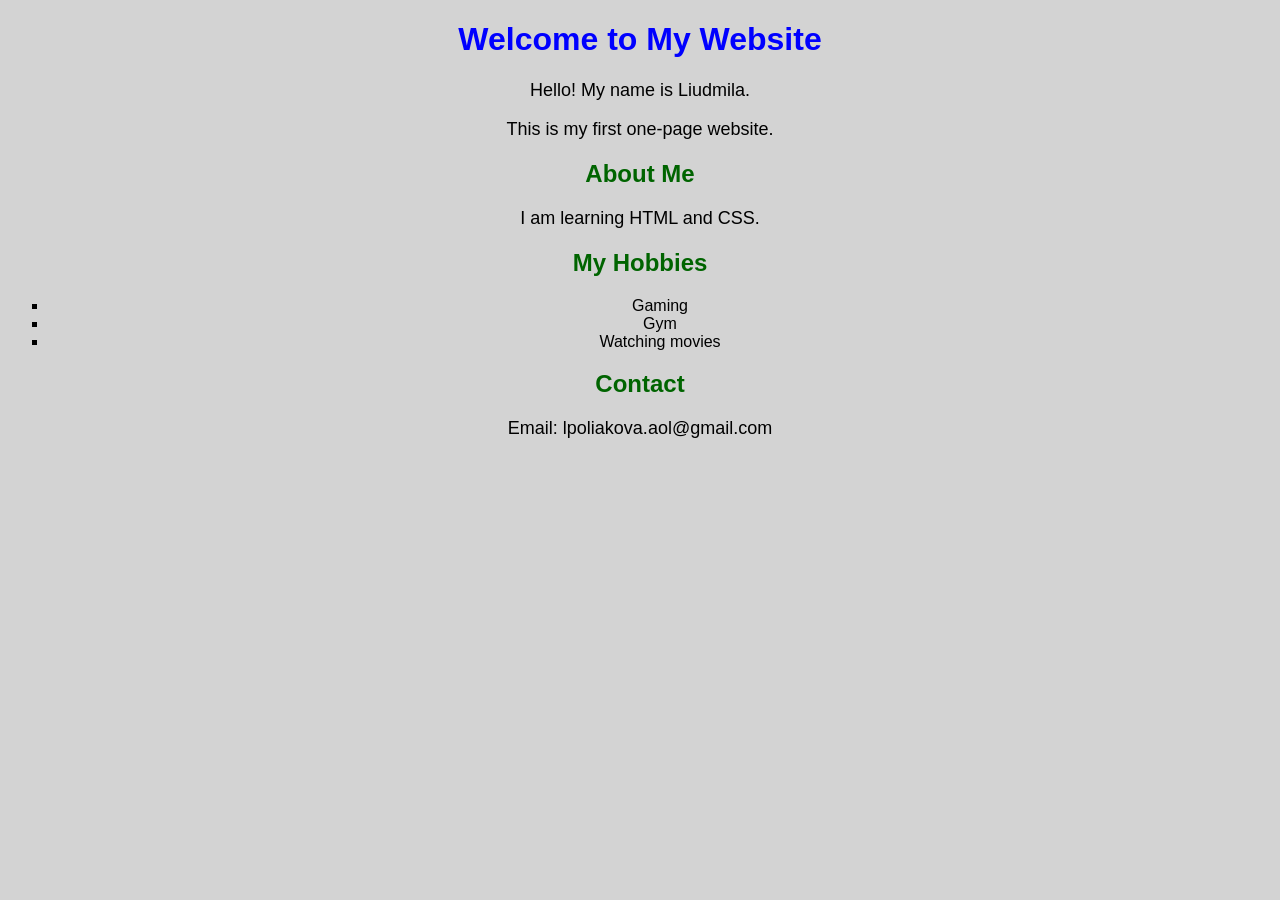
==== index.html @ abe2e137 "Add files via upload" ====
<!DOCTYPE html>
<html>
<head>
    <title>My First Website</title>
    <link rel="stylesheet" href="style.css">
</head>

<body>

    <h1>Welcome to My Website</h1>

    <p>Hello! My name is Liudmila.</p>

    <p>This is my first one-page website.</p>

    <h2>About Me</h2>
    <p>I am learning HTML and CSS.</p>

    <h2>My Hobbies</h2>
    <ul>
        <li>Gaming</li>
        <li>Gym</li>
        <li>Watching movies</li>
    </ul>

    <h2>Contact</h2>
    <p>Email: lpoliakova.aol@gmail.com</p>

</body>
</html>
---- style.css ----
body {
    background-color: lightgray;
    font-family: Arial;
    text-align: center;
}

h1 {
    color: blue;
}

h2 {
    color: darkgreen;
}

p {
    font-size: 18px;
}

ul {
    list-style-type: square;
}
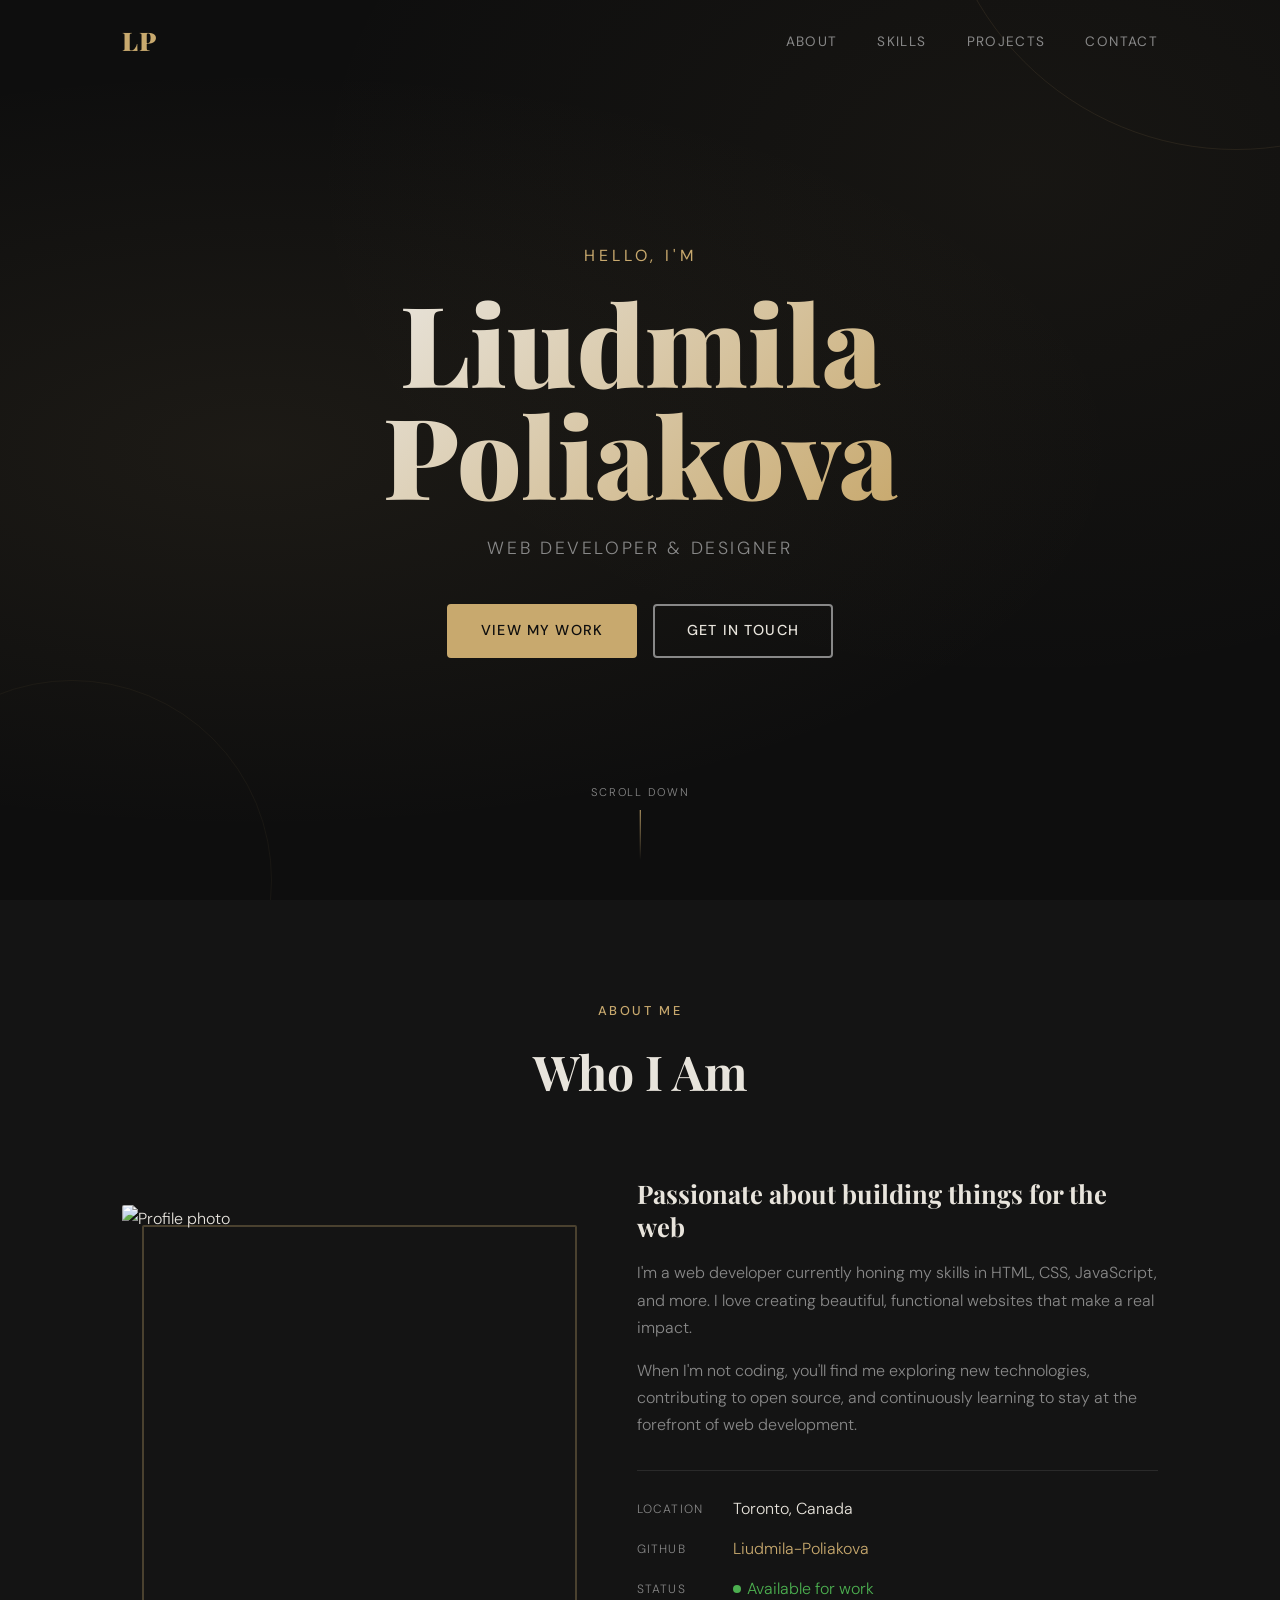
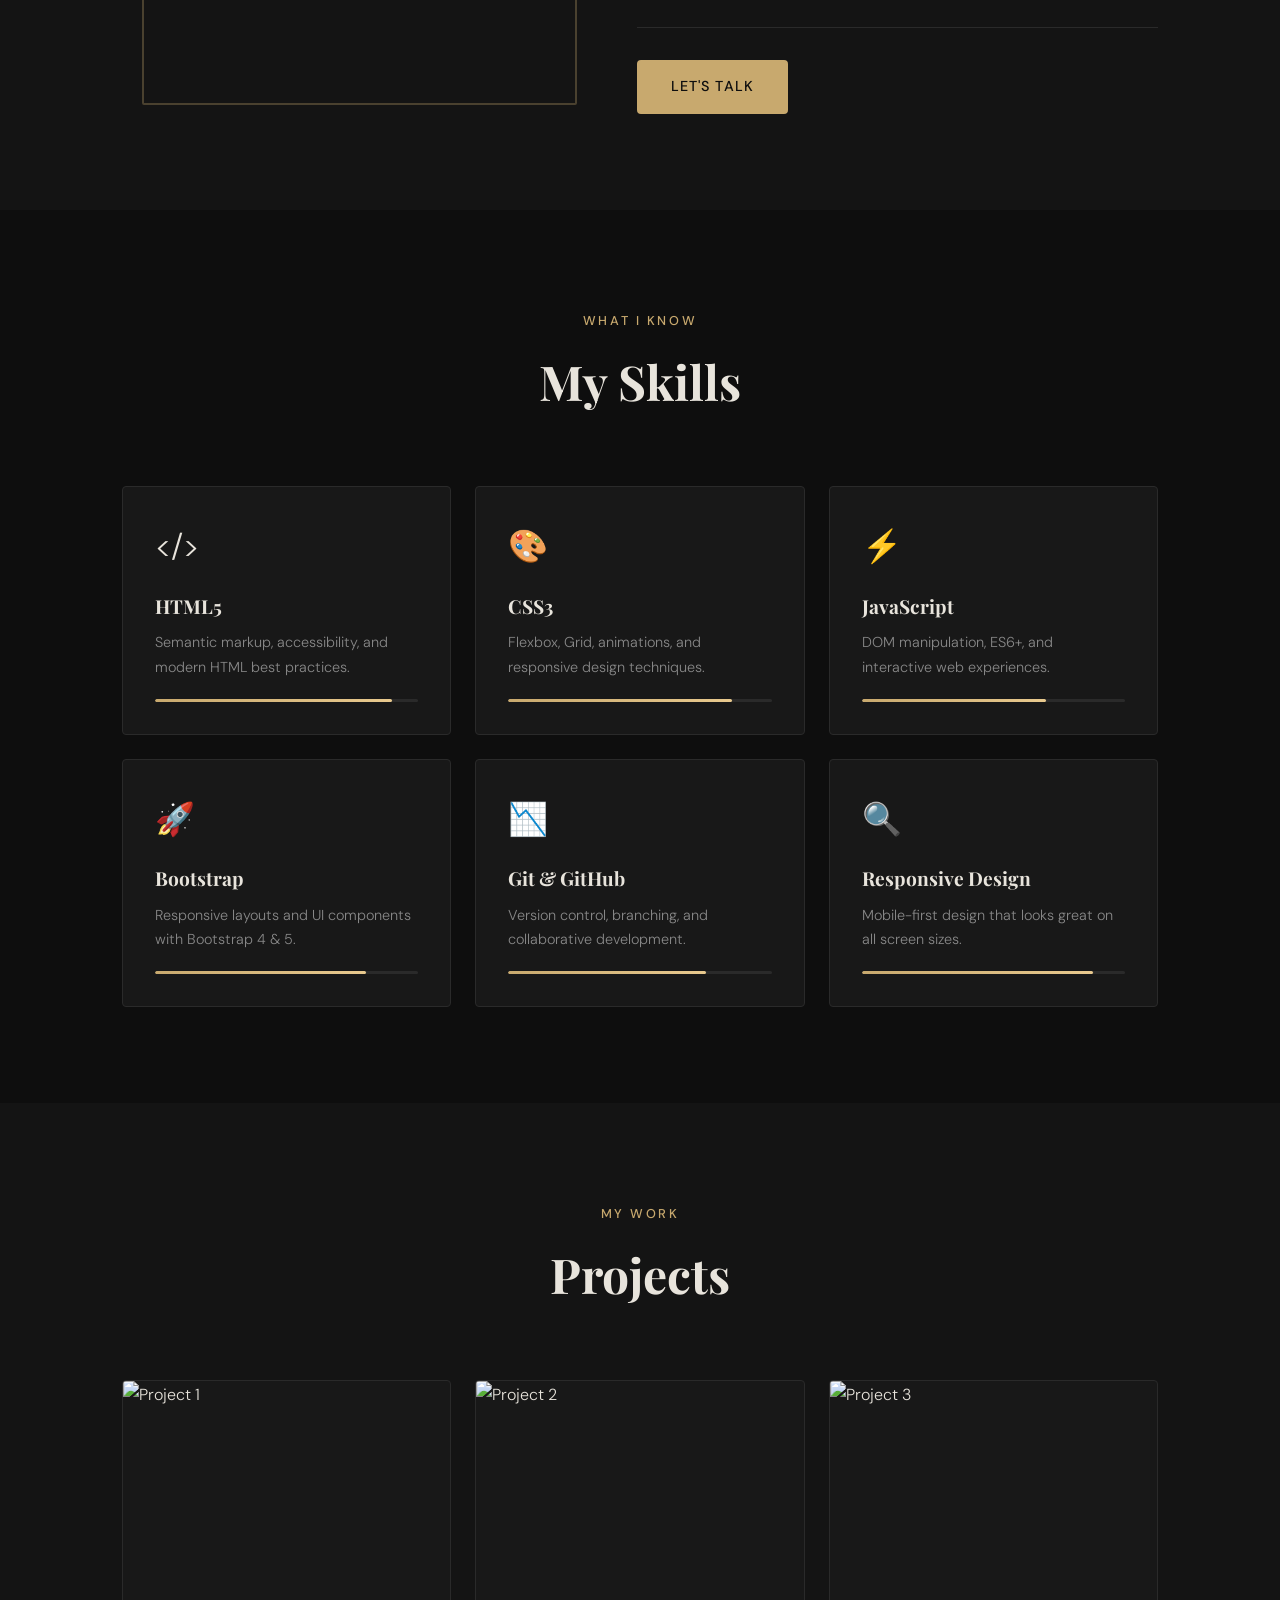
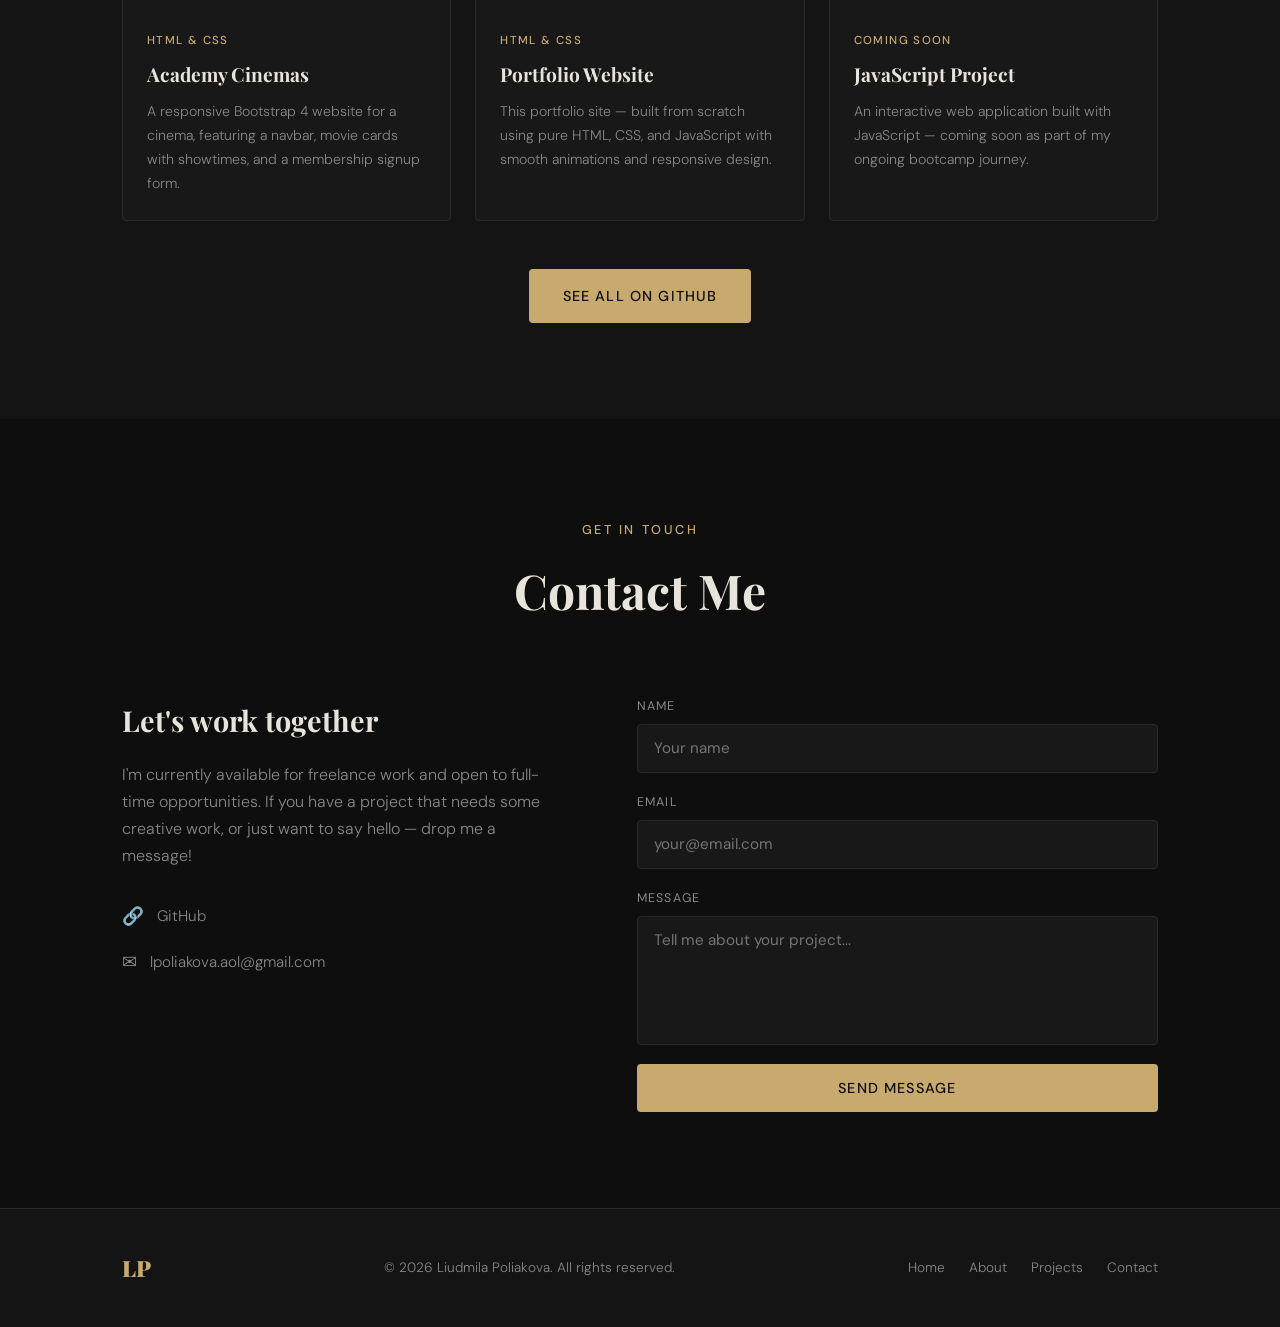
==== commit e808c3ca: "Add portfolio website" ====
--- a/index.html
+++ b/index.html
@@ -1,30 +1,246 @@
-<!DOCTYPE html>
-<html>
-<head>
-    <title>My First Website</title>
-    <link rel="stylesheet" href="style.css">
-</head>
-
-<body>
-
-    <h1>Welcome to My Website</h1>
-
-    <p>Hello! My name is Liudmila.</p>
-
-    <p>This is my first one-page website.</p>
-
-    <h2>About Me</h2>
-    <p>I am learning HTML and CSS.</p>
-
-    <h2>My Hobbies</h2>
-    <ul>
-        <li>Gaming</li>
-        <li>Gym</li>
-        <li>Watching movies</li>
-    </ul>
-
-    <h2>Contact</h2>
-    <p>Email: lpoliakova.aol@gmail.com</p>
-
-</body>
-</html>+<!DOCTYPE html>
+<html lang="en">
+<head>
+  <meta charset="UTF-8">
+  <meta name="viewport" content="width=device-width, initial-scale=1.0">
+  <title>Liudmila Poliakova | Developer Portfolio</title>
+  <link href="https://fonts.googleapis.com/css2?family=Playfair+Display:wght@400;700;900&family=DM+Sans:wght@300;400;500&display=swap" rel="stylesheet">
+  <link rel="stylesheet" href="style.css">
+</head>
+<body>
+
+  <!-- NAVBAR -->
+  <nav id="navbar">
+    <div class="nav-container">
+      <a href="#home" class="nav-logo">LP</a>
+      <ul class="nav-links">
+        <li><a href="#about">About</a></li>
+        <li><a href="#skills">Skills</a></li>
+        <li><a href="#projects">Projects</a></li>
+        <li><a href="#contact">Contact</a></li>
+      </ul>
+      <div class="hamburger" id="hamburger">
+        <span></span><span></span><span></span>
+      </div>
+    </div>
+  </nav>
+
+  <!-- HERO -->
+  <section id="home" class="hero">
+    <div class="hero-bg"></div>
+    <div class="hero-content">
+      <p class="hero-greeting animate-up">Hello, I'm</p>
+      <h1 class="hero-name animate-up delay-1">Liudmila<br>Poliakova</h1>
+      <p class="hero-title animate-up delay-2">Web Developer & Designer</p>
+      <div class="hero-btns animate-up delay-3">
+        <a href="#projects" class="btn btn-primary">View My Work</a>
+        <a href="#contact" class="btn btn-outline">Get In Touch</a>
+      </div>
+    </div>
+    <div class="hero-scroll">
+      <span>Scroll Down</span>
+      <div class="scroll-line"></div>
+    </div>
+  </section>
+
+  <!-- ABOUT -->
+  <section id="about" class="about">
+    <div class="container">
+      <div class="section-header">
+        <span class="section-tag">About Me</span>
+        <h2 class="section-title">Who I Am</h2>
+      </div>
+      <div class="about-grid">
+        <div class="about-image">
+          <div class="image-frame">
+            <img src="https://images.unsplash.com/photo-1580489944761-15a19d654956?w=500&q=80" alt="Profile photo">
+          </div>
+          <div class="image-deco"></div>
+        </div>
+        <div class="about-text">
+          <h3>Passionate about building things for the web</h3>
+          <p>I'm a web developer currently honing my skills in HTML, CSS, JavaScript, and more. I love creating beautiful, functional websites that make a real impact.</p>
+          <p>When I'm not coding, you'll find me exploring new technologies, contributing to open source, and continuously learning to stay at the forefront of web development.</p>
+          <div class="about-details">
+            <div class="detail-item">
+              <span class="detail-label">Location</span>
+              <span class="detail-value">Toronto, Canada</span>
+            </div>
+            <div class="detail-item">
+              <span class="detail-label">GitHub</span>
+              <span class="detail-value"><a href="https://github.com/Liudmila-Poliakova" target="_blank">Liudmila-Poliakova</a></span>
+            </div>
+            <div class="detail-item">
+              <span class="detail-label">Status</span>
+              <span class="detail-value available">Available for work</span>
+            </div>
+          </div>
+          <a href="#contact" class="btn btn-primary">Let's Talk</a>
+        </div>
+      </div>
+    </div>
+  </section>
+
+  <!-- SKILLS -->
+  <section id="skills" class="skills">
+    <div class="container">
+      <div class="section-header">
+        <span class="section-tag">What I Know</span>
+        <h2 class="section-title">My Skills</h2>
+      </div>
+      <div class="skills-grid">
+        <div class="skill-card">
+          <div class="skill-icon">&#60;/&#62;</div>
+          <h3>HTML5</h3>
+          <p>Semantic markup, accessibility, and modern HTML best practices.</p>
+          <div class="skill-bar"><div class="skill-fill" style="width: 90%"></div></div>
+        </div>
+        <div class="skill-card">
+          <div class="skill-icon">&#127912;</div>
+          <h3>CSS3</h3>
+          <p>Flexbox, Grid, animations, and responsive design techniques.</p>
+          <div class="skill-bar"><div class="skill-fill" style="width: 85%"></div></div>
+        </div>
+        <div class="skill-card">
+          <div class="skill-icon">&#9889;</div>
+          <h3>JavaScript</h3>
+          <p>DOM manipulation, ES6+, and interactive web experiences.</p>
+          <div class="skill-bar"><div class="skill-fill" style="width: 70%"></div></div>
+        </div>
+        <div class="skill-card">
+          <div class="skill-icon">&#128640;</div>
+          <h3>Bootstrap</h3>
+          <p>Responsive layouts and UI components with Bootstrap 4 & 5.</p>
+          <div class="skill-bar"><div class="skill-fill" style="width: 80%"></div></div>
+        </div>
+        <div class="skill-card">
+          <div class="skill-icon">&#128201;</div>
+          <h3>Git & GitHub</h3>
+          <p>Version control, branching, and collaborative development.</p>
+          <div class="skill-bar"><div class="skill-fill" style="width: 75%"></div></div>
+        </div>
+        <div class="skill-card">
+          <div class="skill-icon">&#128269;</div>
+          <h3>Responsive Design</h3>
+          <p>Mobile-first design that looks great on all screen sizes.</p>
+          <div class="skill-bar"><div class="skill-fill" style="width: 88%"></div></div>
+        </div>
+      </div>
+    </div>
+  </section>
+
+  <!-- PROJECTS -->
+  <section id="projects" class="projects">
+    <div class="container">
+      <div class="section-header">
+        <span class="section-tag">My Work</span>
+        <h2 class="section-title">Projects</h2>
+      </div>
+      <div class="projects-grid">
+        <div class="project-card">
+          <div class="project-img">
+            <img src="https://images.unsplash.com/photo-1517694712202-14dd9538aa97?w=600&q=80" alt="Project 1">
+            <div class="project-overlay">
+              <a href="https://github.com/Liudmila-Poliakova/HTML-and-CSS-Projects" target="_blank" class="btn btn-outline-light">View on GitHub</a>
+            </div>
+          </div>
+          <div class="project-info">
+            <span class="project-tag">HTML & CSS</span>
+            <h3>Academy Cinemas</h3>
+            <p>A responsive Bootstrap 4 website for a cinema, featuring a navbar, movie cards with showtimes, and a membership signup form.</p>
+          </div>
+        </div>
+        <div class="project-card">
+          <div class="project-img">
+            <img src="https://images.unsplash.com/photo-1547658719-da2b51169166?w=600&q=80" alt="Project 2">
+            <div class="project-overlay">
+              <a href="https://github.com/Liudmila-Poliakova/HTML-and-CSS-Projects" target="_blank" class="btn btn-outline-light">View on GitHub</a>
+            </div>
+          </div>
+          <div class="project-info">
+            <span class="project-tag">HTML & CSS</span>
+            <h3>Portfolio Website</h3>
+            <p>This portfolio site — built from scratch using pure HTML, CSS, and JavaScript with smooth animations and responsive design.</p>
+          </div>
+        </div>
+        <div class="project-card">
+          <div class="project-img">
+            <img src="https://images.unsplash.com/photo-1498050108023-c5249f4df085?w=600&q=80" alt="Project 3">
+            <div class="project-overlay">
+              <a href="https://github.com/Liudmila-Poliakova/HTML-and-CSS-Projects" target="_blank" class="btn btn-outline-light">View on GitHub</a>
+            </div>
+          </div>
+          <div class="project-info">
+            <span class="project-tag">Coming Soon</span>
+            <h3>JavaScript Project</h3>
+            <p>An interactive web application built with JavaScript — coming soon as part of my ongoing bootcamp journey.</p>
+          </div>
+        </div>
+      </div>
+      <div class="projects-cta">
+        <a href="https://github.com/Liudmila-Poliakova" target="_blank" class="btn btn-primary">See All on GitHub</a>
+      </div>
+    </div>
+  </section>
+
+  <!-- CONTACT -->
+  <section id="contact" class="contact">
+    <div class="container">
+      <div class="section-header">
+        <span class="section-tag">Get In Touch</span>
+        <h2 class="section-title">Contact Me</h2>
+      </div>
+      <div class="contact-grid">
+        <div class="contact-info">
+          <h3>Let's work together</h3>
+          <p>I'm currently available for freelance work and open to full-time opportunities. If you have a project that needs some creative work, or just want to say hello — drop me a message!</p>
+          <div class="contact-links">
+            <a href="https://github.com/Liudmila-Poliakova" target="_blank" class="contact-link">
+              <span class="contact-icon">&#128279;</span>
+              <span>GitHub</span>
+            </a>
+            <a href="mailto:lpoliakova.aol@gmail.com" class="contact-link">
+              <span class="contact-icon">&#9993;</span>
+              <span>lpoliakova.aol@gmail.com</span>
+            </a>
+          </div>
+        </div>
+        <form class="contact-form" onsubmit="handleSubmit(event)">
+          <div class="form-group">
+            <label for="name">Name</label>
+            <input type="text" id="name" placeholder="Your name" required>
+          </div>
+          <div class="form-group">
+            <label for="email">Email</label>
+            <input type="email" id="email" placeholder="your@email.com" required>
+          </div>
+          <div class="form-group">
+            <label for="message">Message</label>
+            <textarea id="message" rows="5" placeholder="Tell me about your project..." required></textarea>
+          </div>
+          <button type="submit" class="btn btn-primary btn-full">Send Message</button>
+          <p id="form-success" class="form-success" style="display:none">✓ Message sent! I'll be in touch soon.</p>
+        </form>
+      </div>
+    </div>
+  </section>
+
+  <!-- FOOTER -->
+  <footer class="footer">
+    <div class="container">
+      <div class="footer-content">
+        <p class="footer-logo">LP</p>
+        <p class="footer-copy">&copy; 2026 Liudmila Poliakova. All rights reserved.</p>
+        <div class="footer-links">
+          <a href="#home">Home</a>
+          <a href="#about">About</a>
+          <a href="#projects">Projects</a>
+          <a href="#contact">Contact</a>
+        </div>
+      </div>
+    </div>
+  </footer>
+
+  <script src="script.js"></script>
+</body>
+</html>
--- a/style.css
+++ b/style.css
@@ -1,21 +1,566 @@
-body {
-    background-color: lightgray;
-    font-family: Arial;
-    text-align: center;
-}
-
-h1 {
-    color: blue;
-}
-
-h2 {
-    color: darkgreen;
-}
-
-p {
-    font-size: 18px;
-}
-
-ul {
-    list-style-type: square;
-}+/* ===== RESET & BASE ===== */
+*, *::before, *::after { margin: 0; padding: 0; box-sizing: border-box; }
+
+:root {
+  --bg: #0e0e0e;
+  --bg2: #141414;
+  --bg3: #1a1a1a;
+  --accent: #c8a96e;
+  --accent2: #e8c98e;
+  --text: #e8e4dc;
+  --text-muted: #888;
+  --border: #2a2a2a;
+  --card-bg: #181818;
+  --font-display: 'Playfair Display', serif;
+  --font-body: 'DM Sans', sans-serif;
+  --radius: 4px;
+  --transition: 0.3s ease;
+}
+
+html { scroll-behavior: smooth; }
+
+body {
+  background: var(--bg);
+  color: var(--text);
+  font-family: var(--font-body);
+  font-weight: 300;
+  line-height: 1.7;
+  overflow-x: hidden;
+}
+
+a { text-decoration: none; color: inherit; }
+img { width: 100%; display: block; }
+
+.container {
+  max-width: 1100px;
+  margin: 0 auto;
+  padding: 0 2rem;
+}
+
+/* ===== BUTTONS ===== */
+.btn {
+  display: inline-block;
+  padding: 0.8rem 2rem;
+  font-family: var(--font-body);
+  font-size: 0.9rem;
+  font-weight: 500;
+  letter-spacing: 0.08em;
+  text-transform: uppercase;
+  border-radius: var(--radius);
+  cursor: pointer;
+  transition: all var(--transition);
+  border: 2px solid transparent;
+}
+.btn-primary {
+  background: var(--accent);
+  color: #0e0e0e;
+  border-color: var(--accent);
+}
+.btn-primary:hover {
+  background: var(--accent2);
+  border-color: var(--accent2);
+  transform: translateY(-2px);
+  box-shadow: 0 8px 24px rgba(200,169,110,0.3);
+}
+.btn-outline {
+  background: transparent;
+  color: var(--text);
+  border-color: var(--text-muted);
+}
+.btn-outline:hover {
+  border-color: var(--accent);
+  color: var(--accent);
+  transform: translateY(-2px);
+}
+.btn-outline-light {
+  background: transparent;
+  color: #fff;
+  border: 2px solid #fff;
+  padding: 0.6rem 1.4rem;
+  font-size: 0.85rem;
+  font-family: var(--font-body);
+  letter-spacing: 0.06em;
+  text-transform: uppercase;
+  border-radius: var(--radius);
+  transition: all var(--transition);
+  display: inline-block;
+}
+.btn-outline-light:hover {
+  background: #fff;
+  color: #0e0e0e;
+}
+.btn-full { width: 100%; text-align: center; }
+
+/* ===== SECTION HEADERS ===== */
+.section-header {
+  text-align: center;
+  margin-bottom: 4rem;
+}
+.section-tag {
+  font-size: 0.8rem;
+  letter-spacing: 0.2em;
+  text-transform: uppercase;
+  color: var(--accent);
+  font-weight: 500;
+}
+.section-title {
+  font-family: var(--font-display);
+  font-size: clamp(2rem, 4vw, 3rem);
+  font-weight: 700;
+  margin-top: 0.5rem;
+  color: var(--text);
+}
+
+section { padding: 6rem 0; }
+
+/* ===== NAVBAR ===== */
+#navbar {
+  position: fixed;
+  top: 0; left: 0; right: 0;
+  z-index: 1000;
+  padding: 1.2rem 0;
+  transition: all var(--transition);
+  background: transparent;
+}
+#navbar.scrolled {
+  background: rgba(14,14,14,0.95);
+  backdrop-filter: blur(10px);
+  padding: 0.8rem 0;
+  border-bottom: 1px solid var(--border);
+}
+.nav-container {
+  max-width: 1100px;
+  margin: 0 auto;
+  padding: 0 2rem;
+  display: flex;
+  align-items: center;
+  justify-content: space-between;
+}
+.nav-logo {
+  font-family: var(--font-display);
+  font-size: 1.6rem;
+  font-weight: 900;
+  color: var(--accent);
+  letter-spacing: 0.05em;
+}
+.nav-links {
+  list-style: none;
+  display: flex;
+  gap: 2.5rem;
+}
+.nav-links a {
+  font-size: 0.85rem;
+  letter-spacing: 0.1em;
+  text-transform: uppercase;
+  color: var(--text-muted);
+  font-weight: 400;
+  transition: color var(--transition);
+}
+.nav-links a:hover { color: var(--accent); }
+.hamburger { display: none; flex-direction: column; gap: 5px; cursor: pointer; }
+.hamburger span {
+  display: block; width: 24px; height: 2px;
+  background: var(--text); border-radius: 2px;
+  transition: all var(--transition);
+}
+
+/* ===== HERO ===== */
+.hero {
+  min-height: 100vh;
+  display: flex;
+  align-items: center;
+  justify-content: center;
+  position: relative;
+  overflow: hidden;
+  padding: 0;
+}
+.hero-bg {
+  position: absolute;
+  inset: 0;
+  background: 
+    radial-gradient(ellipse at 20% 50%, rgba(200,169,110,0.08) 0%, transparent 60%),
+    radial-gradient(ellipse at 80% 20%, rgba(200,169,110,0.05) 0%, transparent 50%);
+}
+.hero-bg::before {
+  content: '';
+  position: absolute;
+  top: -50%; right: -20%;
+  width: 600px; height: 600px;
+  border: 1px solid rgba(200,169,110,0.1);
+  border-radius: 50%;
+  animation: rotate 30s linear infinite;
+}
+.hero-bg::after {
+  content: '';
+  position: absolute;
+  bottom: -20%; left: -10%;
+  width: 400px; height: 400px;
+  border: 1px solid rgba(200,169,110,0.06);
+  border-radius: 50%;
+  animation: rotate 20s linear infinite reverse;
+}
+@keyframes rotate { to { transform: rotate(360deg); } }
+
+.hero-content {
+  text-align: center;
+  position: relative;
+  z-index: 1;
+}
+.hero-greeting {
+  font-size: 1rem;
+  letter-spacing: 0.25em;
+  text-transform: uppercase;
+  color: var(--accent);
+  font-weight: 400;
+  margin-bottom: 1rem;
+}
+.hero-name {
+  font-family: var(--font-display);
+  font-size: clamp(3.5rem, 9vw, 7rem);
+  font-weight: 900;
+  line-height: 1;
+  margin-bottom: 1.5rem;
+  background: linear-gradient(135deg, var(--text) 0%, var(--accent) 100%);
+  -webkit-background-clip: text;
+  -webkit-text-fill-color: transparent;
+  background-clip: text;
+}
+.hero-title {
+  font-size: 1.1rem;
+  color: var(--text-muted);
+  letter-spacing: 0.15em;
+  text-transform: uppercase;
+  margin-bottom: 2.5rem;
+  font-weight: 300;
+}
+.hero-btns { display: flex; gap: 1rem; justify-content: center; flex-wrap: wrap; }
+
+.hero-scroll {
+  position: absolute;
+  bottom: 2.5rem;
+  left: 50%;
+  transform: translateX(-50%);
+  display: flex;
+  flex-direction: column;
+  align-items: center;
+  gap: 0.5rem;
+  color: var(--text-muted);
+  font-size: 0.7rem;
+  letter-spacing: 0.15em;
+  text-transform: uppercase;
+}
+.scroll-line {
+  width: 1px; height: 50px;
+  background: linear-gradient(to bottom, var(--accent), transparent);
+  animation: scrollPulse 2s ease-in-out infinite;
+}
+@keyframes scrollPulse {
+  0%, 100% { opacity: 0.3; transform: scaleY(1); }
+  50% { opacity: 1; transform: scaleY(1.1); }
+}
+
+/* ===== ANIMATIONS ===== */
+.animate-up {
+  opacity: 0;
+  transform: translateY(30px);
+  animation: fadeUp 0.8s ease forwards;
+}
+.delay-1 { animation-delay: 0.2s; }
+.delay-2 { animation-delay: 0.4s; }
+.delay-3 { animation-delay: 0.6s; }
+@keyframes fadeUp {
+  to { opacity: 1; transform: translateY(0); }
+}
+
+/* ===== ABOUT ===== */
+.about { background: var(--bg2); }
+.about-grid {
+  display: grid;
+  grid-template-columns: 1fr 1.2fr;
+  gap: 5rem;
+  align-items: center;
+}
+.about-image { position: relative; }
+.image-frame {
+  border-radius: 2px;
+  overflow: hidden;
+  position: relative;
+  z-index: 1;
+}
+.image-frame img {
+  height: 480px;
+  object-fit: cover;
+  filter: grayscale(20%);
+  transition: filter var(--transition);
+}
+.image-frame:hover img { filter: grayscale(0); }
+.image-deco {
+  position: absolute;
+  top: 20px; left: 20px;
+  right: -20px; bottom: -20px;
+  border: 2px solid var(--accent);
+  border-radius: 2px;
+  opacity: 0.3;
+  z-index: 0;
+}
+.about-text h3 {
+  font-family: var(--font-display);
+  font-size: 1.6rem;
+  font-weight: 700;
+  margin-bottom: 1rem;
+  line-height: 1.3;
+}
+.about-text p { color: var(--text-muted); margin-bottom: 1rem; }
+.about-details {
+  margin: 2rem 0;
+  display: flex;
+  flex-direction: column;
+  gap: 0.8rem;
+  border-top: 1px solid var(--border);
+  border-bottom: 1px solid var(--border);
+  padding: 1.5rem 0;
+}
+.detail-item { display: flex; gap: 1rem; align-items: center; }
+.detail-label {
+  font-size: 0.75rem;
+  letter-spacing: 0.1em;
+  text-transform: uppercase;
+  color: var(--text-muted);
+  min-width: 80px;
+}
+.detail-value { color: var(--text); }
+.detail-value a { color: var(--accent); transition: opacity var(--transition); }
+.detail-value a:hover { opacity: 0.7; }
+.available {
+  color: #4caf50 !important;
+  display: flex;
+  align-items: center;
+  gap: 0.4rem;
+}
+.available::before {
+  content: '';
+  width: 8px; height: 8px;
+  border-radius: 50%;
+  background: #4caf50;
+  animation: pulse 2s infinite;
+}
+@keyframes pulse {
+  0%, 100% { opacity: 1; transform: scale(1); }
+  50% { opacity: 0.5; transform: scale(1.3); }
+}
+
+/* ===== SKILLS ===== */
+.skills { background: var(--bg); }
+.skills-grid {
+  display: grid;
+  grid-template-columns: repeat(3, 1fr);
+  gap: 1.5rem;
+}
+.skill-card {
+  background: var(--card-bg);
+  border: 1px solid var(--border);
+  border-radius: var(--radius);
+  padding: 2rem;
+  transition: all var(--transition);
+}
+.skill-card:hover {
+  border-color: var(--accent);
+  transform: translateY(-4px);
+  box-shadow: 0 12px 32px rgba(0,0,0,0.4);
+}
+.skill-icon {
+  font-size: 2rem;
+  margin-bottom: 1rem;
+}
+.skill-card h3 {
+  font-family: var(--font-display);
+  font-size: 1.2rem;
+  margin-bottom: 0.5rem;
+}
+.skill-card p { font-size: 0.9rem; color: var(--text-muted); margin-bottom: 1.2rem; }
+.skill-bar {
+  height: 3px;
+  background: var(--border);
+  border-radius: 10px;
+  overflow: hidden;
+}
+.skill-fill {
+  height: 100%;
+  background: linear-gradient(90deg, var(--accent), var(--accent2));
+  border-radius: 10px;
+  transform: scaleX(0);
+  transform-origin: left;
+  transition: transform 1s ease 0.3s;
+}
+.skill-card.visible .skill-fill { transform: scaleX(1); }
+
+/* ===== PROJECTS ===== */
+.projects { background: var(--bg2); }
+.projects-grid {
+  display: grid;
+  grid-template-columns: repeat(3, 1fr);
+  gap: 1.5rem;
+  margin-bottom: 3rem;
+}
+.project-card {
+  background: var(--card-bg);
+  border: 1px solid var(--border);
+  border-radius: var(--radius);
+  overflow: hidden;
+  transition: all var(--transition);
+}
+.project-card:hover {
+  border-color: var(--accent);
+  transform: translateY(-4px);
+  box-shadow: 0 16px 40px rgba(0,0,0,0.5);
+}
+.project-img { position: relative; overflow: hidden; }
+.project-img img {
+  height: 220px;
+  object-fit: cover;
+  transition: transform 0.5s ease;
+}
+.project-card:hover .project-img img { transform: scale(1.05); }
+.project-overlay {
+  position: absolute;
+  inset: 0;
+  background: rgba(14,14,14,0.85);
+  display: flex;
+  align-items: center;
+  justify-content: center;
+  opacity: 0;
+  transition: opacity var(--transition);
+}
+.project-card:hover .project-overlay { opacity: 1; }
+.project-info { padding: 1.5rem; }
+.project-tag {
+  font-size: 0.72rem;
+  letter-spacing: 0.12em;
+  text-transform: uppercase;
+  color: var(--accent);
+  font-weight: 500;
+}
+.project-info h3 {
+  font-family: var(--font-display);
+  font-size: 1.2rem;
+  margin: 0.4rem 0 0.6rem;
+}
+.project-info p { font-size: 0.88rem; color: var(--text-muted); }
+.projects-cta { text-align: center; }
+
+/* ===== CONTACT ===== */
+.contact { background: var(--bg); }
+.contact-grid {
+  display: grid;
+  grid-template-columns: 1fr 1.2fr;
+  gap: 5rem;
+  align-items: start;
+}
+.contact-info h3 {
+  font-family: var(--font-display);
+  font-size: 1.8rem;
+  margin-bottom: 1rem;
+}
+.contact-info p { color: var(--text-muted); margin-bottom: 2rem; }
+.contact-links { display: flex; flex-direction: column; gap: 1rem; }
+.contact-link {
+  display: flex;
+  align-items: center;
+  gap: 0.8rem;
+  color: var(--text-muted);
+  transition: color var(--transition);
+  font-size: 0.95rem;
+}
+.contact-link:hover { color: var(--accent); }
+.contact-icon { font-size: 1.1rem; }
+
+.contact-form { display: flex; flex-direction: column; gap: 1.2rem; }
+.form-group { display: flex; flex-direction: column; gap: 0.4rem; }
+.form-group label {
+  font-size: 0.78rem;
+  letter-spacing: 0.1em;
+  text-transform: uppercase;
+  color: var(--text-muted);
+  font-weight: 400;
+}
+.form-group input,
+.form-group textarea {
+  background: var(--card-bg);
+  border: 1px solid var(--border);
+  border-radius: var(--radius);
+  padding: 0.85rem 1rem;
+  color: var(--text);
+  font-family: var(--font-body);
+  font-size: 0.95rem;
+  transition: border-color var(--transition);
+  resize: none;
+}
+.form-group input:focus,
+.form-group textarea:focus {
+  outline: none;
+  border-color: var(--accent);
+}
+.form-success {
+  color: #4caf50;
+  text-align: center;
+  font-size: 0.9rem;
+  margin-top: 0.5rem;
+}
+
+/* ===== FOOTER ===== */
+.footer {
+  background: var(--bg2);
+  border-top: 1px solid var(--border);
+  padding: 2.5rem 0;
+}
+.footer-content {
+  display: flex;
+  align-items: center;
+  justify-content: space-between;
+  flex-wrap: wrap;
+  gap: 1rem;
+}
+.footer-logo {
+  font-family: var(--font-display);
+  font-size: 1.4rem;
+  font-weight: 900;
+  color: var(--accent);
+}
+.footer-copy { color: var(--text-muted); font-size: 0.85rem; }
+.footer-links { display: flex; gap: 1.5rem; }
+.footer-links a {
+  color: var(--text-muted);
+  font-size: 0.85rem;
+  transition: color var(--transition);
+}
+.footer-links a:hover { color: var(--accent); }
+
+/* ===== RESPONSIVE ===== */
+@media (max-width: 900px) {
+  .about-grid { grid-template-columns: 1fr; gap: 3rem; }
+  .image-frame img { height: 340px; }
+  .skills-grid { grid-template-columns: repeat(2, 1fr); }
+  .projects-grid { grid-template-columns: repeat(2, 1fr); }
+  .contact-grid { grid-template-columns: 1fr; gap: 3rem; }
+}
+
+@media (max-width: 600px) {
+  .nav-links { display: none; }
+  .hamburger { display: flex; }
+  .nav-links.open {
+    display: flex;
+    flex-direction: column;
+    position: fixed;
+    top: 0; left: 0; right: 0; bottom: 0;
+    background: var(--bg);
+    align-items: center;
+    justify-content: center;
+    gap: 2rem;
+    z-index: 999;
+  }
+  .nav-links.open a { font-size: 1.2rem; }
+  .skills-grid { grid-template-columns: 1fr; }
+  .projects-grid { grid-template-columns: 1fr; }
+  .footer-content { flex-direction: column; text-align: center; }
+  section { padding: 4rem 0; }
+}
